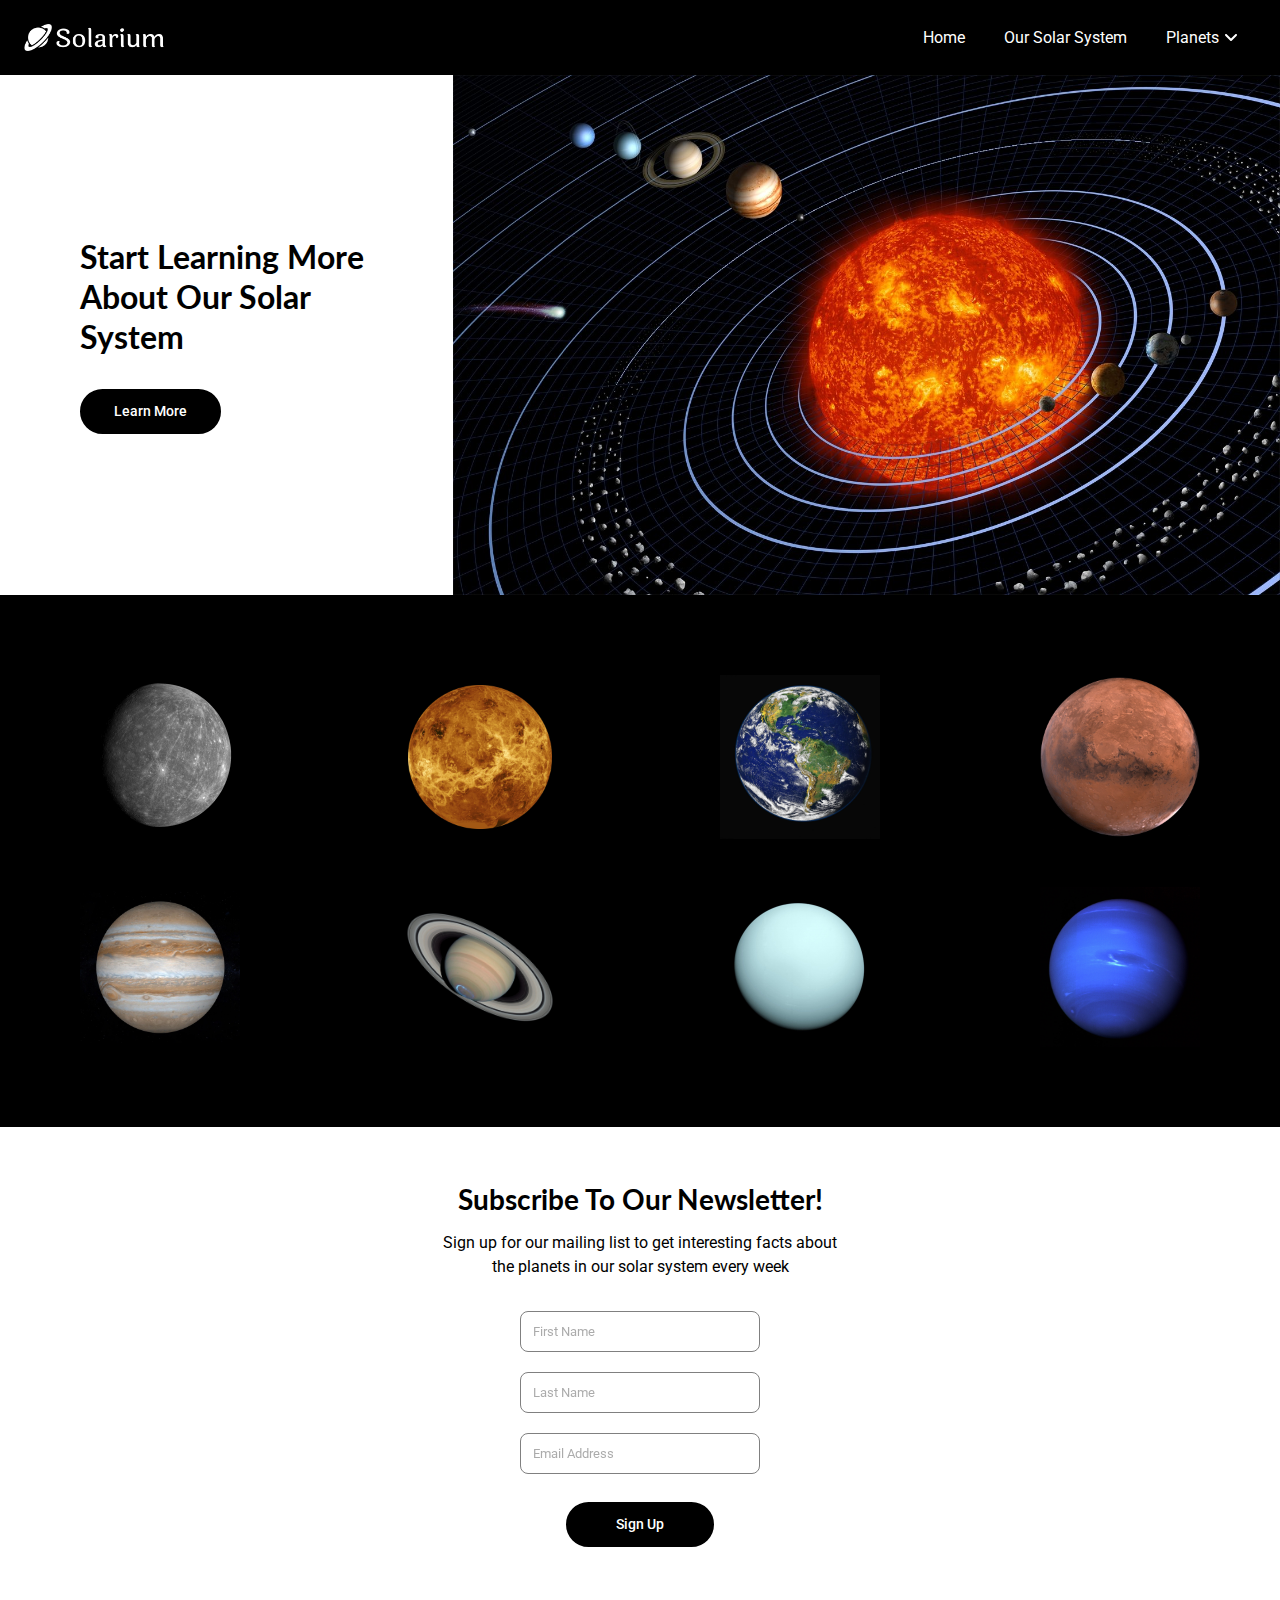
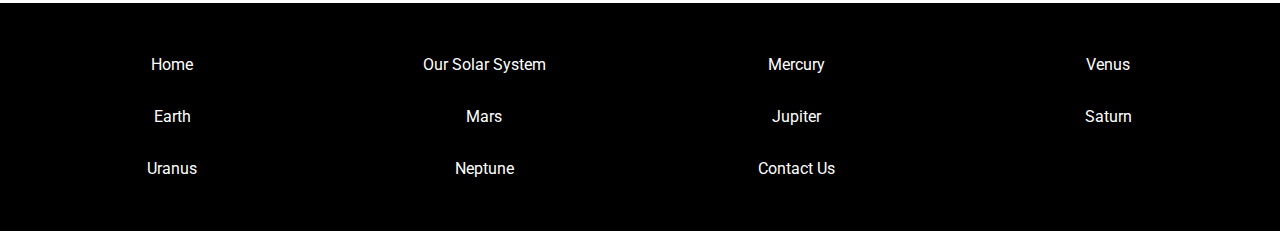
==== index.html @ e5575487 "Create and style Mercury planet page" ====
<!DOCTYPE html>
<html lang="en">
  <head>
    <meta charset="UTF-8" />
    <meta http-equiv="X-UA-Compatible" content="IE=edge" />
    <meta name="viewport" content="width=device-width, initial-scale=1.0" />
    <link rel="preconnect" href="https://fonts.googleapis.com" />
    <link rel="preconnect" href="https://fonts.gstatic.com" crossorigin />
    <link
      href="https://fonts.googleapis.com/css2?family=Lato:wght@700&family=Roboto:wght@400;500&display=swap"
      rel="stylesheet"
    />
    <link rel="stylesheet" href="styles.css" />
    <title>Solarium Home Page</title>
  </head>
  <body>
    <header class="header">
      <img class="header__logo" src="./assets/logo.png" alt="solarium-logo" />
      <nav class="header__nav">
        <a class="header__link" href="/index.html">Home</a>
        <a class="header__link" href="/pages/planets.html">Our Solar System</a>
        <div class="header__dropdown">
          <p class="header__dropdown_heading">Planets</p>
          <img
            class="header__dropdown_icon"
            src="./assets/icon-down-arrow.svg"
            alt="down-arrow"
          />
          <div class="header__dropdown_box">
            <a class="header__link" href="/pages/mercury.html">Mercury</a>
            <a class="header__link" href="/pages/venus.html">Venus</a>
            <a class="header__link" href="/pages/earth.html">Earth</a>
            <a class="header__link" href="/pages/mars.html">Mars</a>
            <a class="header__link" href="/pages/jupiter.html">Jupiter</a>
            <a class="header__link" href="/pages/saturn.html">Saturn</a>
            <a class="header__link" href="/pages/uranus.html">Uranus</a>
            <a class="header__link" href="/pages/neptune.html">Neptune</a>
          </div>
        </div>
      </nav>
    </header>
    <section class="intro">
      <div class="intro__text_box">
        <h2 class="intro__heading">
          Start Learning More About Our Solar System
        </h2>
        <button class="intro__button">Learn More</button>
      </div>
      <div class="intro__img_box">
        <img
          class="intro__img"
          src="./assets/img-solar-system.jpg"
          alt="solar-system"
        />
      </div>
    </section>
    <section class="gallery">
      <img
        class="gallery__img"
        src="./assets/img-mercury.png"
        alt="mercury-planet"
      />
      <img
        class="gallery__img"
        src="./assets/img-venus.jpg"
        alt="venus-planet"
      />
      <img
        class="gallery__img"
        src="./assets/img-earth.jpg"
        alt="earth-planet"
      />
      <img class="gallery__img" src="./assets/img-mars.jpg" alt="mars-planet" />
      <img
        class="gallery__img"
        src="./assets/img-jupiter.png"
        alt="jupiter-planet"
      />
      <img
        class="gallery__img"
        src="./assets/img-saturn.png"
        alt="saturn-planet"
      />
      <img
        class="gallery__img"
        src="./assets/img-uranus.jpg"
        alt="uranus-planet"
      />
      <img
        class="gallery__img"
        src="./assets/img-neptune.jpg"
        alt="neptune-planet"
      />
    </section>
    <section class="newsletter">
      <h3 class="newsletter__heading">Subscribe To Our Newsletter!</h3>
      <p class="newsletter__paragraph">
        Sign up for our mailing list to get interesting facts about the planets
        in our solar system every week
      </p>
      <form class="newsletter__form">
        <div class="newsletter__box">
          <input
            type="text"
            class="newsletter__input"
            id="newsletter_fname"
            placeholder="First Name"
            name="fname"
          />
          <input
            type="text"
            class="newsletter__input"
            id="newsletter_lname"
            placeholder="Last Name"
            name="lname"
          />
          <input
            type="email"
            class="newsletter__input"
            id="newsletter_email"
            placeholder="Email Address"
            name="email"
          />
          <input
            type="submit"
            class="newsletter__button"
            value="Sign Up"
            id="newsletter_submit"
          />
        </div>
      </form>
    </section>
    <footer class="footer">
      <a class="footer__link" href="/index.html">Home</a>
      <a class="footer__link" href="/pages/planets.html">Our Solar System</a>
      <a class="footer__link" href="/pages/mercury.html">Mercury</a>
      <a class="footer__link" href="/pages/venus.html">Venus</a>
      <a class="footer__link" href="/pages/earth.html">Earth</a>
      <a class="footer__link" href="/pages/mars.html">Mars</a>
      <a class="footer__link" href="/pages/jupiter.html">Jupiter</a>
      <a class="footer__link" href="/pages/saturn.html">Saturn</a>
      <a class="footer__link" href="/pages/uranus.html">Uranus</a>
      <a class="footer__link" href="/pages/neptune.html">Neptune</a>
      <a class="footer__link" href="">Contact Us</a>
    </footer>
  </body>
</html>
---- styles.css ----
* {
  box-sizing: border-box;
}

body {
  margin: 0;
}

.header {
  display: flex;
  flex-direction: row;
  justify-content: center;
  align-items: center;
  width: 100%;
  background-color: #000000;
  padding: 1.5rem;
}

.header__logo {
  user-select: none;
  width: 8.75rem;
  filter: brightness(0) invert(1);
  margin-right: auto;
}

.header__nav {
  display: flex;
  flex-direction: row;
  justify-content: space-around;
  align-items: center;
  width: 100%;
  max-width: 22rem;
  margin-left: 2rem;
}

.header__link {
  user-select: none;
  cursor: pointer;
  text-align: center;
  color: #ffffff;
  font-family: "Roboto", sans-serif;
  text-decoration: none;
  text-underline-offset: 0.5rem;
  margin: 0;
}

.header__link:hover {
  text-decoration: underline;
}

.header__dropdown {
  position: relative;
  display: flex;
  flex-direction: row;
  justify-content: center;
  align-items: center;
}

.header__dropdown:hover .header__dropdown_box {
  display: flex;
}

.header__dropdown_heading {
  user-select: none;
  color: #ffffff;
  font-family: "Roboto", sans-serif;
  padding: 1.5rem 0;
  margin: -1.5rem 0;
}

.header__dropdown_icon {
  width: 0.75rem;
  filter: brightness(0) invert(1);
  margin-left: 0.35rem;
}

.header__dropdown_box {
  position: absolute;
  top: 1.5rem;
  left: -1.5rem;
  display: none;
  flex-direction: column;
  justify-content: flex-start;
  align-items: flex-start;
  background-color: #000000;
  border-radius: 0.5rem;
  padding: 1.5rem 1.5rem 0.75rem;
}

.header__dropdown_box .header__link {
  margin-bottom: 1rem;
}

.intro {
  display: flex;
  flex-direction: row;
  justify-content: space-between;
  align-items: stretch;
  width: 100%;
  background-color: #ffffff;
}

.intro__text_box {
  display: flex;
  flex-direction: column;
  justify-content: center;
  align-items: flex-start;
  padding: 5rem;
  margin-left: auto;
  margin-right: auto;
}

.intro__heading {
  max-width: 23rem;
  font-family: "Lato", sans-serif;
  font-size: 2rem;
  line-height: 2.5rem;
  margin: 0 0 2rem 0;
}

.intro__button {
  user-select: none;
  cursor: pointer;
  background-color: #000000;
  color: #ffffff;
  font-family: "Roboto", sans-serif;
  font-size: 0.9rem;
  font-weight: 500;
  border: 0.15rem solid #000000;
  border-radius: 1.5rem;
  padding: 0.75rem 2rem;
  transition: 0.25s ease-in-out;
}

.intro__button:hover {
  background-color: transparent;
  color: #000000;
}

.intro__img_box {
  display: flex;
}

.intro__img {
  object-fit: cover;
  width: 100%;
  max-width: 65rem;
}

.gallery {
  display: grid;
  grid-template-columns: 1fr 1fr 1fr 1fr;
  row-gap: 3rem;
  justify-items: center;
  align-items: center;
  width: 100%;
  background-color: #000000;
  padding: 5rem 0;
}

.gallery__img {
  user-select: none;
  width: 10rem;
}

.newsletter {
  display: flex;
  flex-direction: column;
  justify-content: flex-start;
  align-items: center;
  width: 100%;
  padding: 3.5rem;
}

.newsletter__heading {
  text-align: center;
  font-family: "Lato", sans-serif;
  font-size: 1.75rem;
  line-height: 2rem;
  margin: 0;
}

.newsletter__paragraph {
  text-align: center;
  max-width: 25rem;
  font-family: "Roboto", sans-serif;
  line-height: 1.5rem;
  margin-bottom: 2rem;
}

.newsletter__form {
  width: 100%;
}

.newsletter__box {
  display: flex;
  flex-direction: column;
  justify-content: flex-start;
  align-items: center;
  width: 100%;
}

.newsletter__input {
  width: 100%;
  max-width: 15rem;
  font-family: "Roboto", sans-serif;
  border: 0.1rem solid #808080;
  border-radius: 0.5rem;
  outline-color: #000000;
  padding: 0.75rem;
  margin-bottom: 1.25rem;
}

.newsletter__input::placeholder {
  font-family: "Roboto", sans-serif;
  opacity: 0.6;
}

.newsletter__button {
  user-select: none;
  cursor: pointer;
  background-color: #000000;
  color: #ffffff;
  font-family: "Roboto", sans-serif;
  font-size: 0.9rem;
  font-weight: 500;
  border: 0.15rem solid #000000;
  border-radius: 1.5rem;
  padding: 0.75rem 3rem;
  margin-top: 0.5rem;
  transition: 0.25s ease-in-out;
}

.newsletter__button:hover {
  background-color: transparent;
  color: #000000;
}

.footer {
  display: grid;
  grid-template-columns: 1fr 1fr 1fr 1fr;
  justify-items: center;
  row-gap: 1.5rem;
  column-gap: 1rem;
  width: 100%;
  background-color: #000000;
  padding: 3rem 1.5rem;
}

.footer__link {
  user-select: none;
  cursor: pointer;
  text-align: center;
  color: #ffffff;
  font-family: "Roboto", sans-serif;
  line-height: 1.75rem;
  text-decoration: none;
  text-underline-offset: 0.5rem;
  margin: 0;
}

.footer__link:hover {
  text-decoration: underline;
}

.planets {
  display: flex;
  flex-direction: column;
  justify-content: flex-start;
  align-items: center;
  padding: 2rem 2rem 5rem;
}

.planets__heading {
  text-align: center;
  font-family: "Lato", sans-serif;
  font-size: 1.85rem;
  line-height: 2rem;
  margin-bottom: 3.6rem;
}

.planets__table {
  text-align: center;
  width: 100%;
  max-width: 70rem;
  background-color: #000000;
  border-radius: 1rem;
}

.planets__table td {
  padding: 1rem;
}

.planets__img {
  user-select: none;
  width: 35vw;
  max-width: 25rem;
}

.planets__box {
  display: flex;
  flex-direction: column;
  justify-content: center;
  align-items: center;
  min-height: 10.5rem;
}

.planets__name {
  color: #ffffff;
  font-family: "Lato", sans-serif;
  font-size: 1.375rem;
  line-height: 1.5rem;
  text-decoration: overline underline;
  text-underline-offset: 0.55rem;
  margin: 0 0 1.5rem 0;
}

.planets__info {
  color: #ffffff;
  font-family: "Roboto", sans-serif;
  font-size: 0.975rem;
  line-height: 1rem;
  margin: 0.425rem 0;
}

.planets__info_label {
  font-weight: 500;
}

.planets__button {
  user-select: none;
  cursor: pointer;
  background-color: #ffffff;
  color: #000000;
  font-family: "Roboto", sans-serif;
  font-size: 0.9rem;
  font-weight: 500;
  border: 0.15rem solid #ffffff;
  border-radius: 1.5rem;
  padding: 0.75rem 2rem;
  margin-top: 1.25rem;
  transition: 0.25s ease-in-out;
}

.planets__button:hover {
  background-color: transparent;
  color: #ffffff;
}

.planet {
  display: flex;
  flex-direction: column;
  justify-content: flex-start;
  align-items: center;
  padding: 2rem 2rem 5rem;
}

.planet__heading {
  text-align: center;
  font-family: "Lato", sans-serif;
  font-size: 1.85rem;
  line-height: 2rem;
  margin-bottom: 3.6rem;
}

.planet__box {
  display: grid;
  grid-template-columns: 1fr 1fr;
  justify-items: center;
  align-items: center;
  row-gap: 2rem;
  column-gap: 2rem;
  width: 100%;
  background-color: #000000;
  border-radius: 1rem;
  padding: 2rem;
}

.planet__img_box {
  display: flex;
  flex-direction: column;
  justify-content: center;
  align-items: center;
}

.planet__img {
  width: 100%;
  max-width: 50rem;
}

.planet__description_box {
  display: flex;
  flex-direction: row;
  justify-content: center;
  align-items: center;
}

.planet__description {
  max-width: 30rem;
  color: #ffffff;
  font-family: "Roboto", sans-serif;
  font-size: 1.15rem;
  letter-spacing: 0.01rem;
  line-height: 2.25rem;
  border-top: 0.2rem double #ffffff;
  border-bottom: 0.2rem double #ffffff;
  padding-top: 1rem;
  padding-bottom: 1rem;
  margin: 0;
}

.planet__info_box {
  grid-column: auto / span 2;
  display: grid;
  grid-template-columns: 1fr 1fr 1fr 1fr;
  row-gap: 2rem;
  column-gap: 2rem;
  width: 100%;
}

.planet__info {
  display: flex;
  flex-direction: row;
  justify-content: space-between;
  align-items: center;
  user-select: none;
  width: 100%;
  background-color: #000000;
  border: 0.15rem solid #ffffff;
  border-radius: 0.25rem;
  padding: 1rem;
  transition: 0.25s ease-in-out;
}

.planet__info:hover {
  border-radius: 1rem;
}

.planet__info:hover .planet__info_label {
  letter-spacing: 0.3rem;
}

.planet__info_label {
  color: #ffffff;
  font-family: "Roboto", sans-serif;
  font-size: 0.975rem;
  font-weight: 400;
  letter-spacing: 0.15rem;
  opacity: 0.8;
  margin: 0;
  transition: 0.25s ease-in-out;
}

.planet__info_value {
  color: #ffffff;
  font-family: "Lato", sans-serif;
  font-size: 1.375rem;
  margin: 0;
}

@media (max-width: 1700px) {
  .planet__info_box {
    grid-template-columns: 1fr 1fr;
  }
}

@media (max-width: 950px) {
  .intro {
    flex-direction: column-reverse;
  }

  .intro__text_box {
    align-items: center;
  }

  .intro__heading {
    text-align: center;
    line-height: 2.625rem;
  }

  .gallery {
    grid-template-columns: 1fr 1fr;
  }

  .planets {
    padding-left: 1rem;
    padding-right: 1rem;
  }

  .planets__table {
    padding-top: 1.25rem;
    padding-bottom: 1.25rem;
  }

  .planet {
    padding-left: 1rem;
    padding-right: 1rem;
  }

  .planet__img_box {
    grid-column: auto / span 2;
  }

  .planet__img {
    max-width: 25rem;
  }

  .planet__description_box {
    grid-column: auto / span 2;
    text-align: center;
    margin-bottom: 2rem;
  }

  .planet__description {
    max-width: 40rem;
  }

  .planet__info_box {
    grid-template-columns: 1fr;
  }
}

@media (max-width: 600px) {
  .header {
    flex-direction: column;
    justify-content: flex-start;
    align-items: stretch;
  }

  .header__logo {
    align-self: center;
    margin-right: 0;
    margin-bottom: 1.5rem;
  }

  .header__nav {
    max-width: none;
    margin-left: 0;
    margin-bottom: 0.25rem;
  }

  .intro__text_box {
    padding-left: 2rem;
    padding-right: 2rem;
  }

  .footer {
    grid-template-columns: 1fr 1fr 1fr;
  }
}

@media (max-width: 500px) {
  .planet__info {
    flex-direction: column;
  }

  .planet__info_label {
    text-align: center;
    margin-bottom: 0.125rem;
  }
}

@media (max-width: 400px) {
  .header__nav {
    flex-direction: column;
    min-height: 7.5rem;
    margin-bottom: 0.5rem;
  }

  .gallery {
    grid-template-columns: 1fr;
  }

  .footer {
    display: flex;
    flex-direction: column;
  }
}
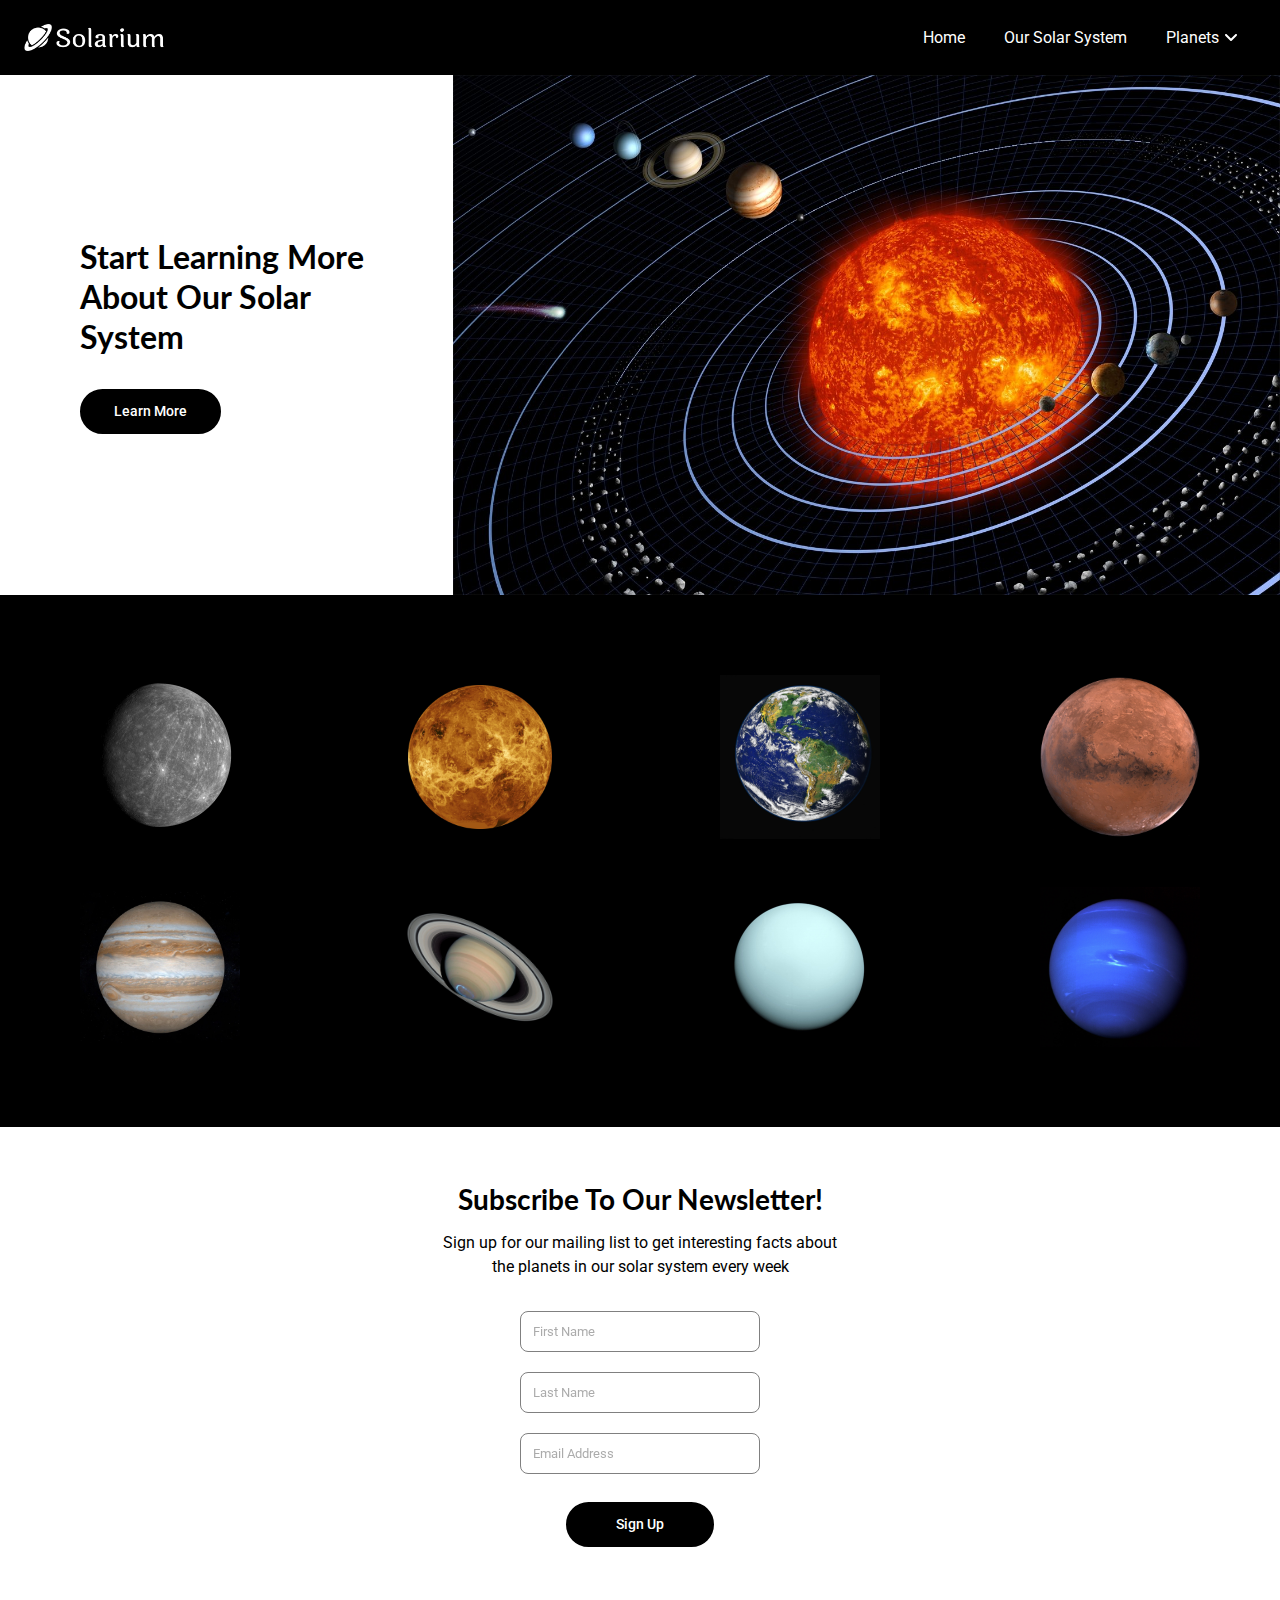
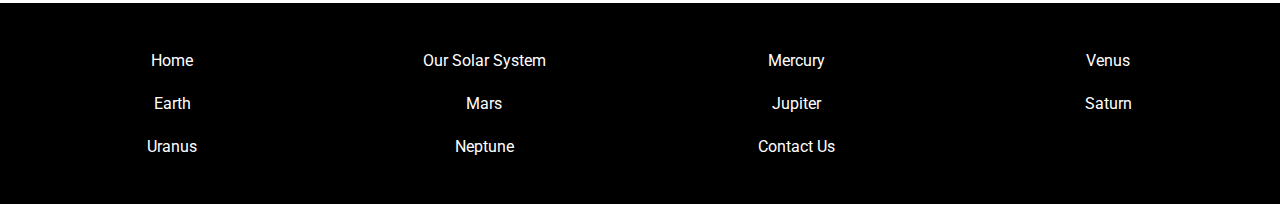
==== commit f224c6c3: "Make newsletter signup input fields required" ====
--- a/index.html
+++ b/index.html
@@ -44,7 +44,7 @@
         <h2 class="intro__heading">
           Start Learning More About Our Solar System
         </h2>
-        <button class="intro__button">Learn More</button>
+        <a class="intro__button" href="/pages/planets.html">Learn More</a>
       </div>
       <div class="intro__img_box">
         <img
@@ -106,6 +106,7 @@
             id="newsletter_fname"
             placeholder="First Name"
             name="fname"
+            required
           />
           <input
             type="text"
@@ -113,6 +114,7 @@
             id="newsletter_lname"
             placeholder="Last Name"
             name="lname"
+            required
           />
           <input
             type="email"
@@ -120,6 +122,7 @@
             id="newsletter_email"
             placeholder="Email Address"
             name="email"
+            required
           />
           <input
             type="submit"
--- a/styles.css
+++ b/styles.css
@@ -34,18 +34,30 @@
 }
 
 .header__link {
+  position: relative;
   user-select: none;
   cursor: pointer;
   text-align: center;
   color: #ffffff;
   font-family: "Roboto", sans-serif;
   text-decoration: none;
-  text-underline-offset: 0.5rem;
   margin: 0;
 }
 
-.header__link:hover {
-  text-decoration: underline;
+.header__link:after {
+  position: absolute;
+  top: 1.375rem;
+  left: 0;
+  content: "";
+  width: 0%;
+  height: 0.15rem;
+  cursor: auto;
+  background-color: #ffffff;
+  transition: 0.25s ease-in-out;
+}
+
+.header__link:hover:after {
+  width: 100%;
 }
 
 .header__dropdown {
@@ -119,6 +131,7 @@
 }
 
 .intro__button {
+  all: unset;
   user-select: none;
   cursor: pointer;
   background-color: #000000;
@@ -217,6 +230,7 @@
 }
 
 .newsletter__button {
+  all: unset;
   user-select: none;
   cursor: pointer;
   background-color: #000000;
@@ -248,19 +262,30 @@
 }
 
 .footer__link {
+  position: relative;
   user-select: none;
   cursor: pointer;
   text-align: center;
   color: #ffffff;
   font-family: "Roboto", sans-serif;
-  line-height: 1.75rem;
   text-decoration: none;
-  text-underline-offset: 0.5rem;
   margin: 0;
 }
 
-.footer__link:hover {
-  text-decoration: underline;
+.footer__link:after {
+  position: absolute;
+  top: 1.375rem;
+  left: 0;
+  content: "";
+  width: 0%;
+  height: 0.15rem;
+  cursor: auto;
+  background-color: #ffffff;
+  transition: 0.25s ease-in-out;
+}
+
+.footer__link:hover:after {
+  width: 100%;
 }
 
 .planets {
@@ -328,6 +353,7 @@
 }
 
 .planets__button {
+  all: unset;
   user-select: none;
   cursor: pointer;
   background-color: #ffffff;
